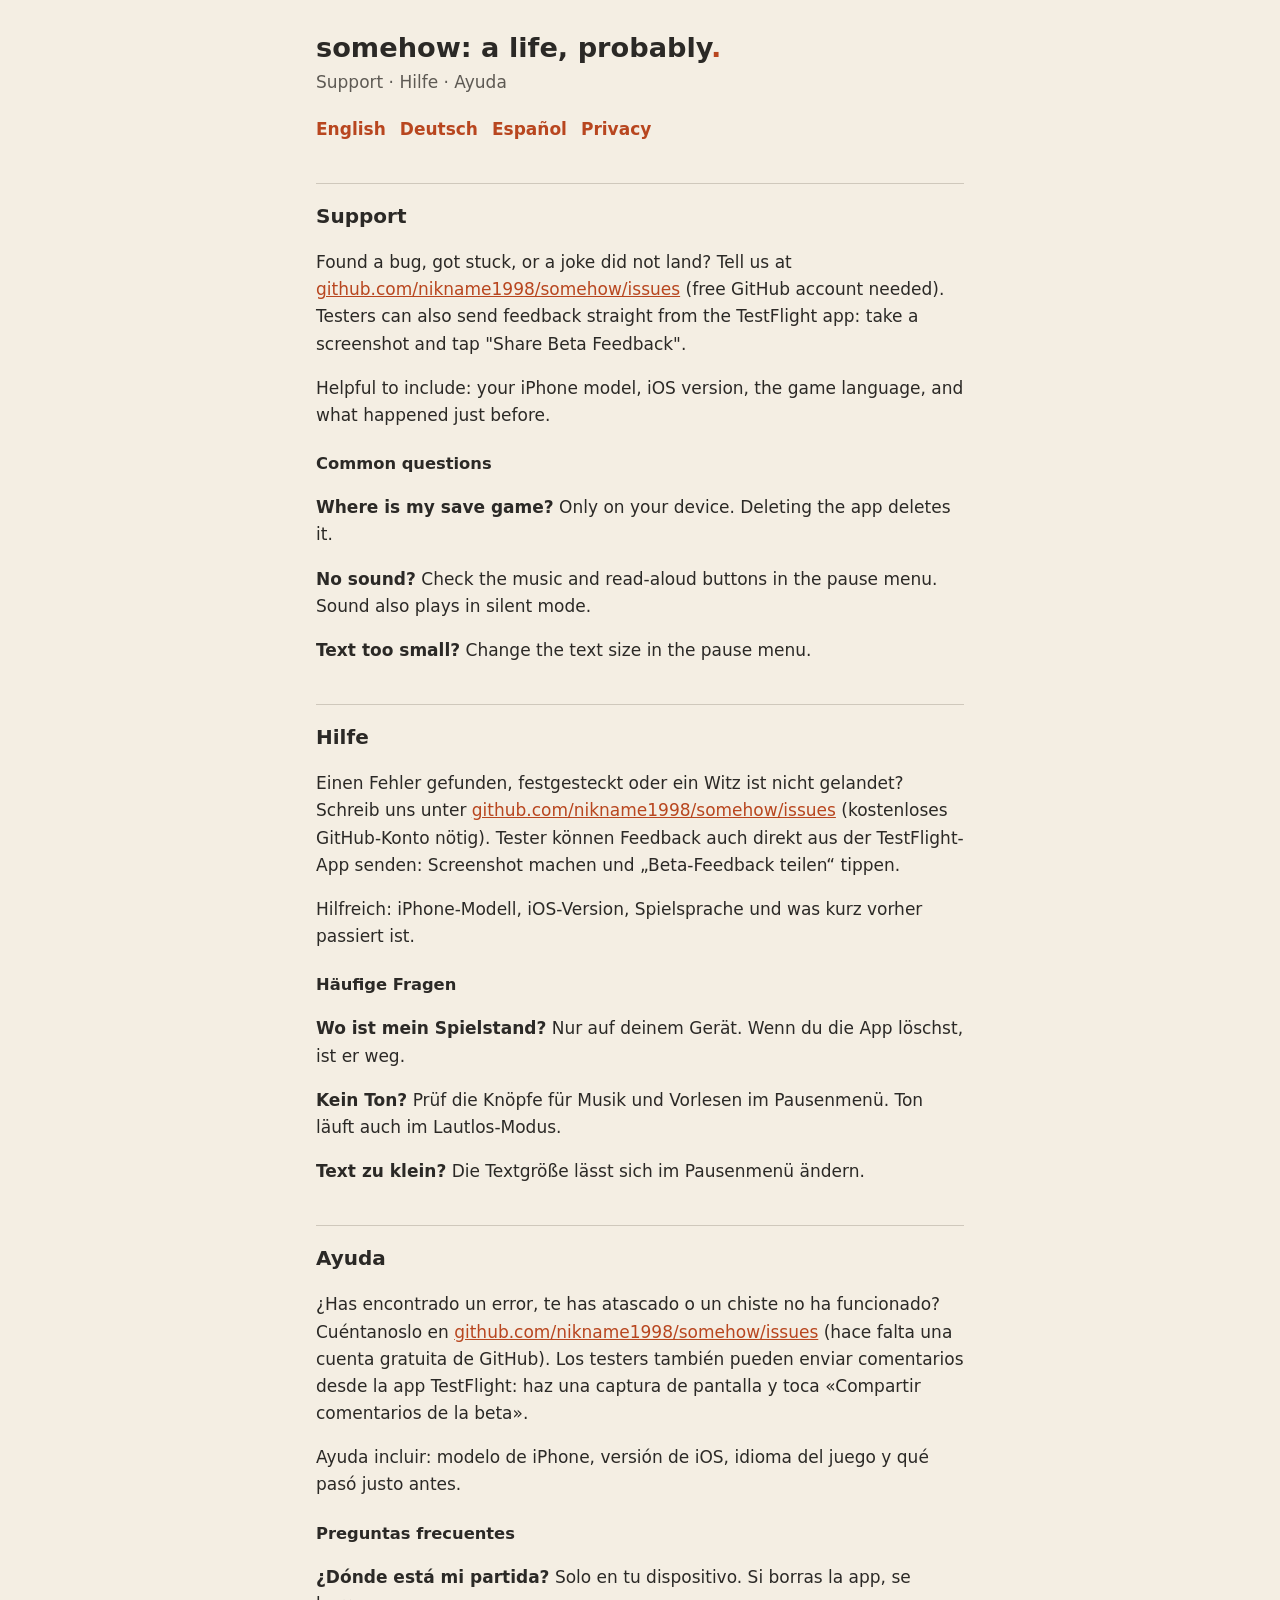
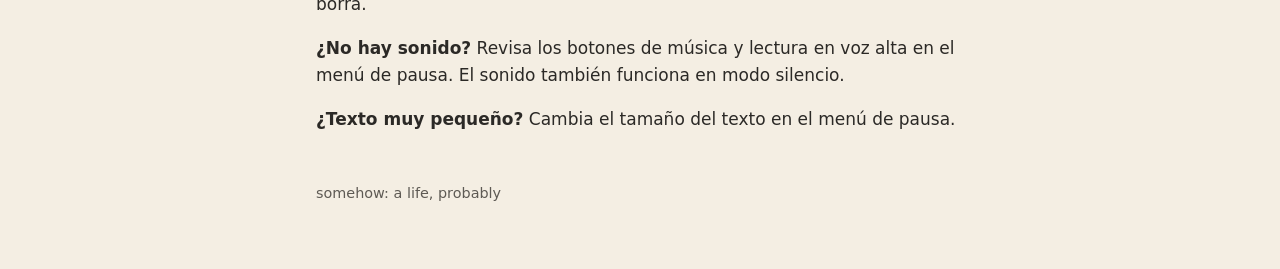
==== support/index.html @ 161deb68 "Privacy and support pages (EN/DE/ES) for GitHub Pages Co-Authored-By: Claude Opus 5.5 <noreply@anthr" ====
<!doctype html>
<html lang="en">
<head>
<meta charset="utf-8">
<meta name="viewport" content="width=device-width, initial-scale=1">
<title>Support · somehow: a life, probably</title>
<link rel="stylesheet" href="../style.css">
</head>
<body>
<main>
<h1>somehow: a life, probably<span class="cap">.</span></h1>
<p class="sub">Support · Hilfe · Ayuda</p>
<nav class="lang"><a href="#en">English</a><a href="#de">Deutsch</a><a href="#es">Español</a><a href="../privacy/">Privacy</a></nav>

<section id="en" lang="en">
<h2>Support</h2>
<p>Found a bug, got stuck, or a joke did not land? Tell us at <a href="https://github.com/nikname1998/somehow/issues">github.com/nikname1998/somehow/issues</a> (free GitHub account needed). Testers can also send feedback straight from the TestFlight app: take a screenshot and tap "Share Beta Feedback".</p>
<p>Helpful to include: your iPhone model, iOS version, the game language, and what happened just before.</p>
<h3>Common questions</h3>
<p><strong>Where is my save game?</strong> Only on your device. Deleting the app deletes it.</p>
<p><strong>No sound?</strong> Check the music and read-aloud buttons in the pause menu. Sound also plays in silent mode.</p>
<p><strong>Text too small?</strong> Change the text size in the pause menu.</p>
</section>

<section id="de" lang="de">
<h2>Hilfe</h2>
<p>Einen Fehler gefunden, festgesteckt oder ein Witz ist nicht gelandet? Schreib uns unter <a href="https://github.com/nikname1998/somehow/issues">github.com/nikname1998/somehow/issues</a> (kostenloses GitHub-Konto nötig). Tester können Feedback auch direkt aus der TestFlight-App senden: Screenshot machen und „Beta-Feedback teilen“ tippen.</p>
<p>Hilfreich: iPhone-Modell, iOS-Version, Spielsprache und was kurz vorher passiert ist.</p>
<h3>Häufige Fragen</h3>
<p><strong>Wo ist mein Spielstand?</strong> Nur auf deinem Gerät. Wenn du die App löschst, ist er weg.</p>
<p><strong>Kein Ton?</strong> Prüf die Knöpfe für Musik und Vorlesen im Pausenmenü. Ton läuft auch im Lautlos-Modus.</p>
<p><strong>Text zu klein?</strong> Die Textgröße lässt sich im Pausenmenü ändern.</p>
</section>

<section id="es" lang="es">
<h2>Ayuda</h2>
<p>¿Has encontrado un error, te has atascado o un chiste no ha funcionado? Cuéntanoslo en <a href="https://github.com/nikname1998/somehow/issues">github.com/nikname1998/somehow/issues</a> (hace falta una cuenta gratuita de GitHub). Los testers también pueden enviar comentarios desde la app TestFlight: haz una captura de pantalla y toca «Compartir comentarios de la beta».</p>
<p>Ayuda incluir: modelo de iPhone, versión de iOS, idioma del juego y qué pasó justo antes.</p>
<h3>Preguntas frecuentes</h3>
<p><strong>¿Dónde está mi partida?</strong> Solo en tu dispositivo. Si borras la app, se borra.</p>
<p><strong>¿No hay sonido?</strong> Revisa los botones de música y lectura en voz alta en el menú de pausa. El sonido también funciona en modo silencio.</p>
<p><strong>¿Texto muy pequeño?</strong> Cambia el tamaño del texto en el menú de pausa.</p>
</section>

<footer>somehow: a life, probably</footer>
</main>
</body>
</html>
---- style.css ----
:root {
  --paper: #F4EEE3;
  --ink: #2B2926;
  --muted: #5E5A54;
  --line: #CFC8BC;
  --red: #B8461F;
}
@media (prefers-color-scheme: dark) {
  :root { --paper: #1F1D1B; --ink: #EDE8DF; --muted: #B5AEA3; --line: #45413C; --red: #E07650; }
}
* { box-sizing: border-box; }
body {
  margin: 0;
  background: var(--paper);
  color: var(--ink);
  font: 17px/1.6 -apple-system, BlinkMacSystemFont, "Segoe UI", system-ui, sans-serif;
}
main { max-width: 680px; margin: 0 auto; padding: 32px 16px 64px; }
h1 { font-size: 1.7rem; line-height: 1.2; margin: 0 0 4px; }
h1 .cap { color: var(--red); }
h2 { font-size: 1.25rem; margin: 40px 0 8px; padding-top: 16px; border-top: 1px solid var(--line); }
h3 { font-size: 1.02rem; margin: 22px 0 4px; }
p, li { color: var(--ink); }
.sub { color: var(--muted); margin: 0 0 20px; }
nav.lang { display: flex; gap: 14px; flex-wrap: wrap; margin: 12px 0 8px; }
a { color: var(--red); }
nav.lang a { text-decoration: none; font-weight: 600; }
footer { margin-top: 48px; color: var(--muted); font-size: 0.9rem; }
ul { padding-left: 1.2em; }
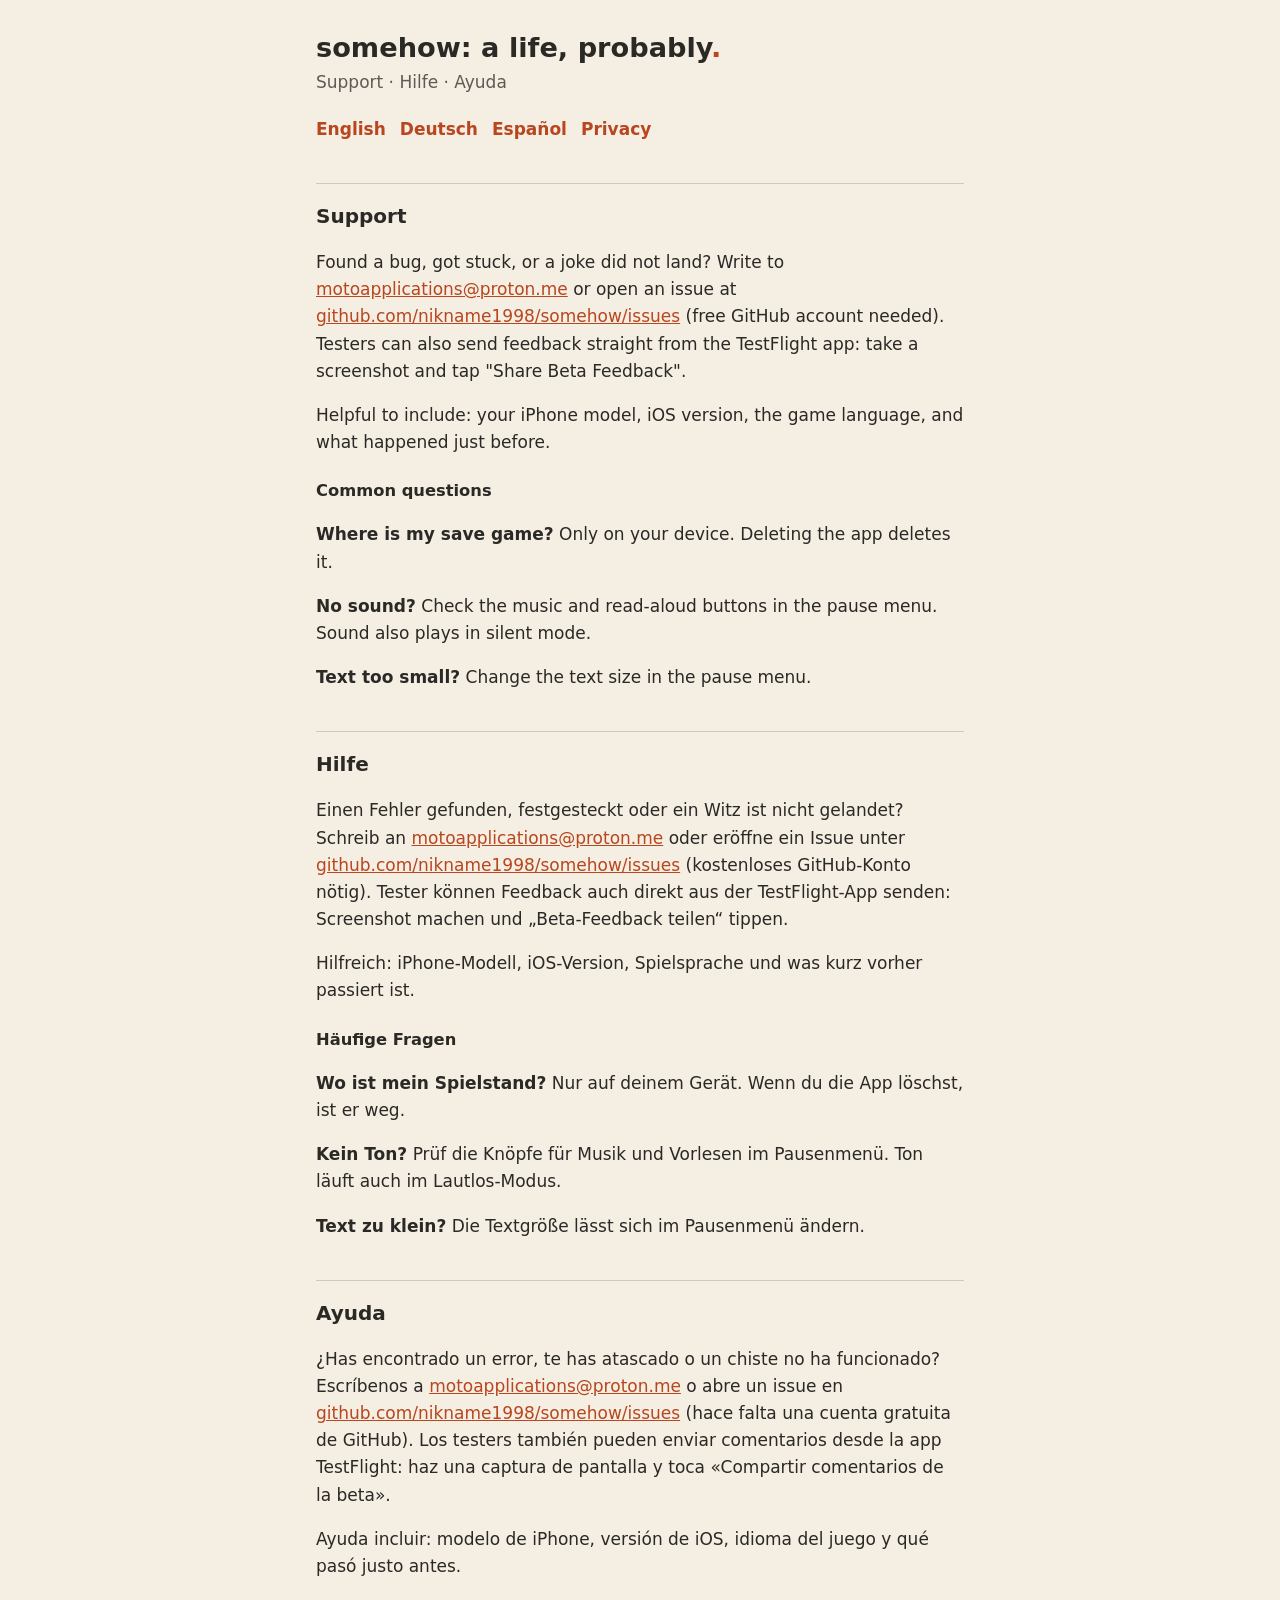
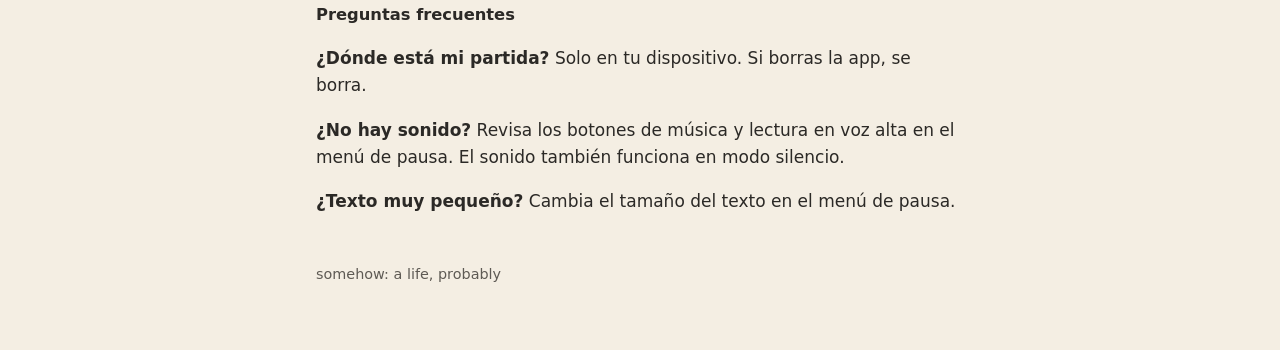
==== commit 810b96bc: "Support page: contact email (EN/DE/ES) Co-Authored-By: Claude Opus 5.5 <noreply@anthropic.com> Claud" ====
--- a/support/index.html
+++ b/support/index.html
@@ -14,7 +14,7 @@
 
 <section id="en" lang="en">
 <h2>Support</h2>
-<p>Found a bug, got stuck, or a joke did not land? Tell us at <a href="https://github.com/nikname1998/somehow/issues">github.com/nikname1998/somehow/issues</a> (free GitHub account needed). Testers can also send feedback straight from the TestFlight app: take a screenshot and tap "Share Beta Feedback".</p>
+<p>Found a bug, got stuck, or a joke did not land? Write to <a href="mailto:motoapplications@proton.me">motoapplications@proton.me</a> or open an issue at <a href="https://github.com/nikname1998/somehow/issues">github.com/nikname1998/somehow/issues</a> (free GitHub account needed). Testers can also send feedback straight from the TestFlight app: take a screenshot and tap "Share Beta Feedback".</p>
 <p>Helpful to include: your iPhone model, iOS version, the game language, and what happened just before.</p>
 <h3>Common questions</h3>
 <p><strong>Where is my save game?</strong> Only on your device. Deleting the app deletes it.</p>
@@ -24,7 +24,7 @@
 
 <section id="de" lang="de">
 <h2>Hilfe</h2>
-<p>Einen Fehler gefunden, festgesteckt oder ein Witz ist nicht gelandet? Schreib uns unter <a href="https://github.com/nikname1998/somehow/issues">github.com/nikname1998/somehow/issues</a> (kostenloses GitHub-Konto nötig). Tester können Feedback auch direkt aus der TestFlight-App senden: Screenshot machen und „Beta-Feedback teilen“ tippen.</p>
+<p>Einen Fehler gefunden, festgesteckt oder ein Witz ist nicht gelandet? Schreib an <a href="mailto:motoapplications@proton.me">motoapplications@proton.me</a> oder eröffne ein Issue unter <a href="https://github.com/nikname1998/somehow/issues">github.com/nikname1998/somehow/issues</a> (kostenloses GitHub-Konto nötig). Tester können Feedback auch direkt aus der TestFlight-App senden: Screenshot machen und „Beta-Feedback teilen“ tippen.</p>
 <p>Hilfreich: iPhone-Modell, iOS-Version, Spielsprache und was kurz vorher passiert ist.</p>
 <h3>Häufige Fragen</h3>
 <p><strong>Wo ist mein Spielstand?</strong> Nur auf deinem Gerät. Wenn du die App löschst, ist er weg.</p>
@@ -34,7 +34,7 @@
 
 <section id="es" lang="es">
 <h2>Ayuda</h2>
-<p>¿Has encontrado un error, te has atascado o un chiste no ha funcionado? Cuéntanoslo en <a href="https://github.com/nikname1998/somehow/issues">github.com/nikname1998/somehow/issues</a> (hace falta una cuenta gratuita de GitHub). Los testers también pueden enviar comentarios desde la app TestFlight: haz una captura de pantalla y toca «Compartir comentarios de la beta».</p>
+<p>¿Has encontrado un error, te has atascado o un chiste no ha funcionado? Escríbenos a <a href="mailto:motoapplications@proton.me">motoapplications@proton.me</a> o abre un issue en <a href="https://github.com/nikname1998/somehow/issues">github.com/nikname1998/somehow/issues</a> (hace falta una cuenta gratuita de GitHub). Los testers también pueden enviar comentarios desde la app TestFlight: haz una captura de pantalla y toca «Compartir comentarios de la beta».</p>
 <p>Ayuda incluir: modelo de iPhone, versión de iOS, idioma del juego y qué pasó justo antes.</p>
 <h3>Preguntas frecuentes</h3>
 <p><strong>¿Dónde está mi partida?</strong> Solo en tu dispositivo. Si borras la app, se borra.</p>
